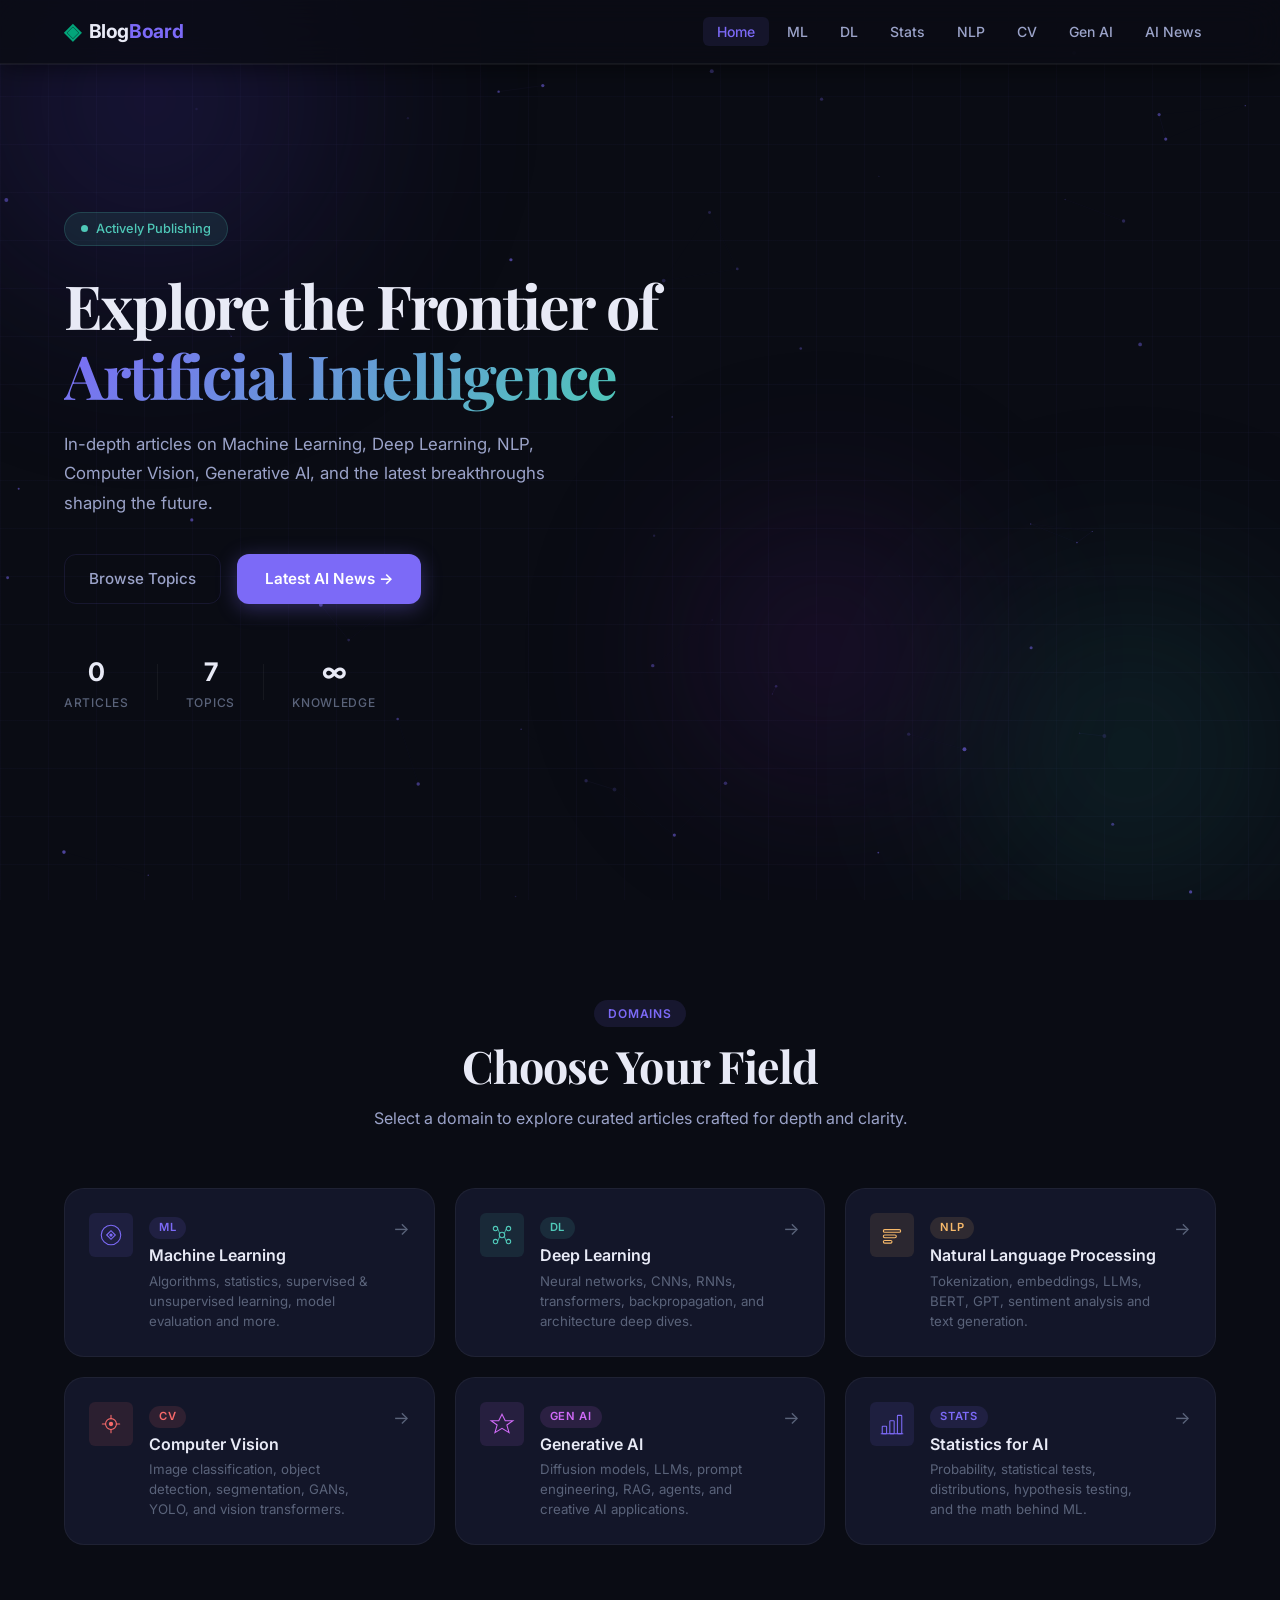
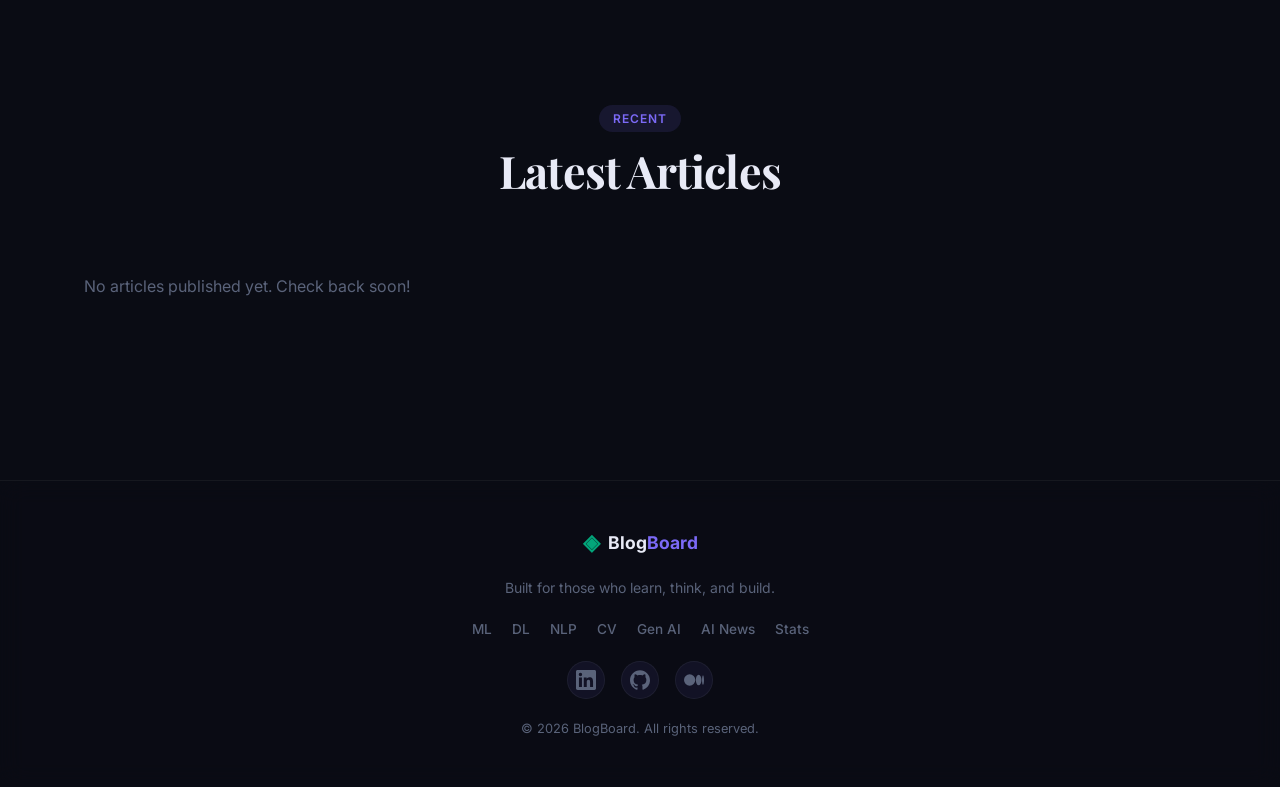
==== blogboard/web/index.html @ 4ab97e53 "initial commit" ====
<!DOCTYPE html>
<html lang="en">

<head>
  <meta charset="UTF-8" />
  <meta name="viewport" content="width=device-width, initial-scale=1.0" />
  <title>BlogBoard - AI & ML Insights</title>
  <meta name="description"
    content="A professional blog exploring Machine Learning, Deep Learning, NLP, Computer Vision, Generative AI, and the latest AI News." />
  <link rel="preconnect" href="https://fonts.googleapis.com" />
  <link rel="preconnect" href="https://fonts.gstatic.com" crossorigin />
  <link
    href="https://fonts.googleapis.com/css2?family=Inter:wght@300;400;500;600;700&family=Fira+Code:wght@400;500&family=Playfair+Display:wght@700;800&display=swap"
    rel="stylesheet" />
  <link rel="stylesheet" href="css/main.css" />
  <link rel="stylesheet" href="css/home.css" />
  <link rel="icon" type="image/svg+xml" href="favicon.svg" />
  <!-- Google tag (gtag.js) -->
  <script async src="https://www.googletagmanager.com/gtag/js?id=G-WBM01EXMS8"></script>
  <script>
    window.dataLayer = window.dataLayer || [];
    function gtag(){dataLayer.push(arguments);}
    gtag('js', new Date());

    gtag('config', 'G-WBM01EXMS8');
  </script>
  </head>

<body>
  <!-- Ambient Background -->
  <div class="ambient-bg">
    <div class="orb orb-1"></div>
    <div class="orb orb-2"></div>
    <div class="orb orb-3"></div>
    <div class="grid-overlay"></div>
    <canvas id="particleCanvas"></canvas>
  </div>

  <!-- Navigation -->
  <nav class="navbar" id="navbar">
    <div class="nav-inner">
      <a href="index.html" class="nav-logo">
        <span class="logo-icon">◈</span>
        <span class="logo-text">Blog<span class="logo-accent">Board</span></span>
      </a>
      <ul class="nav-links" id="navLinks">
        <li><a href="index.html" class="nav-link active">Home</a></li>
        <li><a href="category.html#cat=ml" class="nav-link">ML</a></li>
        <li><a href="category.html#cat=dl" class="nav-link">DL</a></li>
        <li><a href="category.html#cat=statistics" class="nav-link">Stats</a></li>
        <li><a href="category.html#cat=nlp" class="nav-link">NLP</a></li>
        <li><a href="category.html#cat=cv" class="nav-link">CV</a></li>
        <li><a href="category.html#cat=genai" class="nav-link">Gen AI</a></li>
        <li><a href="category.html#cat=ainews" class="nav-link">AI News</a></li>
      </ul>
      <button class="hamburger" id="hamburger" aria-label="Menu">
        <span></span><span></span><span></span>
      </button>
    </div>
  </nav>

  <!-- Hero Section -->
  <section class="hero">
    <div class="hero-content">
      <div class="hero-badge">
        <span class="pulse-dot"></span>
        <span>Actively Publishing</span>
      </div>
      <h1 class="hero-title">
        Explore the Frontier of
        <span class="gradient-text">Artificial Intelligence</span>
      </h1>
      <p class="hero-sub">
        In-depth articles on Machine Learning, Deep Learning, NLP, Computer Vision,
        Generative AI, and the latest breakthroughs shaping the future.
      </p>
      <div class="hero-cta">
        <a href="#categories" class="btn-ghost">Browse Topics</a>
        <a href="category.html#cat=ainews" class="btn-primary">Latest AI News →</a>
      </div>
      <div class="hero-stats">
        <div class="stat" id="totalBlogs">
          <span class="stat-num" data-target="0">0</span>
          <span class="stat-label">Articles</span>
        </div>
        <div class="stat-divider"></div>
        <div class="stat">
          <span class="stat-num">7</span>
          <span class="stat-label">Topics</span>
        </div>
        <div class="stat-divider"></div>
        <div class="stat">
          <span class="stat-num">∞</span>
          <span class="stat-label">Knowledge</span>
        </div>
      </div>
    </div>
    <div class="hero-visual">
      <div class="neural-net" id="neuralNet"></div>
    </div>
  </section>

  <!-- Categories Section -->
  <section class="categories-section" id="categories">
    <div class="section-header">
      <span class="section-tag">Domains</span>
      <h2 class="section-title">Choose Your Field</h2>
      <p class="section-sub">Select a domain to explore curated articles crafted for depth and clarity.</p>
    </div>
    <div class="categories-grid">
      <a href="category.html#cat=ml" class="cat-card" data-cat="ml">
        <div class="cat-icon-wrap">
          <svg viewBox="0 0 48 48" fill="none" class="cat-icon">
            <circle cx="24" cy="24" r="18" stroke="currentColor" stroke-width="2" />
            <path d="M16 24 L24 16 L32 24 L24 32 Z" stroke="currentColor" stroke-width="2" fill="none" />
            <circle cx="24" cy="24" r="3" fill="currentColor" />
          </svg>
        </div>
        <div class="cat-content">
          <span class="cat-tag">ML</span>
          <h3 class="cat-title">Machine Learning</h3>
          <p class="cat-desc">Algorithms, statistics, supervised & unsupervised learning, model evaluation and more.</p>
        </div>
        <div class="cat-arrow">→</div>
        <div class="cat-glow"></div>
      </a>

      <a href="category.html#cat=dl" class="cat-card" data-cat="dl">
        <div class="cat-icon-wrap">
          <svg viewBox="0 0 48 48" fill="none" class="cat-icon">
            <circle cx="12" cy="12" r="4" stroke="currentColor" stroke-width="2" />
            <circle cx="36" cy="12" r="4" stroke="currentColor" stroke-width="2" />
            <circle cx="12" cy="36" r="4" stroke="currentColor" stroke-width="2" />
            <circle cx="36" cy="36" r="4" stroke="currentColor" stroke-width="2" />
            <circle cx="24" cy="24" r="5" stroke="currentColor" stroke-width="2" />
            <line x1="16" y1="12" x2="20" y2="22" stroke="currentColor" stroke-width="1.5" />
            <line x1="32" y1="12" x2="28" y2="22" stroke="currentColor" stroke-width="1.5" />
            <line x1="16" y1="36" x2="20" y2="26" stroke="currentColor" stroke-width="1.5" />
            <line x1="32" y1="36" x2="28" y2="26" stroke="currentColor" stroke-width="1.5" />
          </svg>
        </div>
        <div class="cat-content">
          <span class="cat-tag">DL</span>
          <h3 class="cat-title">Deep Learning</h3>
          <p class="cat-desc">Neural networks, CNNs, RNNs, transformers, backpropagation, and architecture deep dives.
          </p>
        </div>
        <div class="cat-arrow">→</div>
        <div class="cat-glow"></div>
      </a>

      <a href="category.html#cat=nlp" class="cat-card" data-cat="nlp">
        <div class="cat-icon-wrap">
          <svg viewBox="0 0 48 48" fill="none" class="cat-icon">
            <rect x="8" y="14" width="32" height="5" rx="2.5" stroke="currentColor" stroke-width="2" />
            <rect x="8" y="24" width="24" height="5" rx="2.5" stroke="currentColor" stroke-width="2" />
            <rect x="8" y="34" width="16" height="5" rx="2.5" stroke="currentColor" stroke-width="2" />
          </svg>
        </div>
        <div class="cat-content">
          <span class="cat-tag">NLP</span>
          <h3 class="cat-title">Natural Language Processing</h3>
          <p class="cat-desc">Tokenization, embeddings, LLMs, BERT, GPT, sentiment analysis and text generation.</p>
        </div>
        <div class="cat-arrow">→</div>
        <div class="cat-glow"></div>
      </a>

      <a href="category.html#cat=cv" class="cat-card" data-cat="cv">
        <div class="cat-icon-wrap">
          <svg viewBox="0 0 48 48" fill="none" class="cat-icon">
            <circle cx="24" cy="24" r="10" stroke="currentColor" stroke-width="2" />
            <circle cx="24" cy="24" r="4" fill="currentColor" />
            <path d="M24 8 L24 14 M24 34 L24 40 M8 24 L14 24 M34 24 L40 24" stroke="currentColor" stroke-width="2"
              stroke-linecap="round" />
          </svg>
        </div>
        <div class="cat-content">
          <span class="cat-tag">CV</span>
          <h3 class="cat-title">Computer Vision</h3>
          <p class="cat-desc">Image classification, object detection, segmentation, GANs, YOLO, and vision transformers.
          </p>
        </div>
        <div class="cat-arrow">→</div>
        <div class="cat-glow"></div>
      </a>

      <a href="category.html#cat=genai" class="cat-card" data-cat="genai">
        <div class="cat-icon-wrap">
          <svg viewBox="0 0 48 48" fill="none" class="cat-icon">
            <path d="M24 6 L30 18 L44 18 L33 26 L37 40 L24 32 L11 40 L15 26 L4 18 L18 18 Z" stroke="currentColor"
              stroke-width="2" fill="none" />
          </svg>
        </div>
        <div class="cat-content">
          <span class="cat-tag">Gen AI</span>
          <h3 class="cat-title">Generative AI</h3>
          <p class="cat-desc">Diffusion models, LLMs, prompt engineering, RAG, agents, and creative AI applications.</p>
        </div>
        <div class="cat-arrow">→</div>
        <div class="cat-glow"></div>
      </a>

      <a href="category.html#cat=statistics" class="cat-card" data-cat="statistics">
        <div class="cat-icon-wrap">
          <svg viewBox="0 0 48 48" fill="none" class="cat-icon">
            <rect x="6" y="28" width="8" height="14" rx="1" stroke="currentColor" stroke-width="2" />
            <rect x="20" y="18" width="8" height="24" rx="1" stroke="currentColor" stroke-width="2" />
            <rect x="34" y="8" width="8" height="34" rx="1" stroke="currentColor" stroke-width="2" />
            <line x1="4" y1="42" x2="44" y2="42" stroke="currentColor" stroke-width="2" stroke-linecap="round" />
          </svg>
        </div>
        <div class="cat-content">
          <span class="cat-tag">Stats</span>
          <h3 class="cat-title">Statistics for AI</h3>
          <p class="cat-desc">Probability, statistical tests, distributions, hypothesis testing, and the math behind ML.
          </p>
        </div>
        <div class="cat-arrow">→</div>
        <div class="cat-glow"></div>
      </a>
    </div>
  </section>

  <!-- Recent Posts Section -->
  <section class="recent-section">
    <div class="section-header">
      <span class="section-tag">Recent</span>
      <h2 class="section-title">Latest Articles</h2>
    </div>
    <div class="recent-grid" id="recentPosts">
      <div class="loading-spinner">
        <div class="spinner"></div>
        <p>Loading posts…</p>
      </div>
    </div>
  </section>

  <!-- Footer -->
  <footer class="footer">
    <div class="footer-inner">
      <div class="footer-logo">
        <span class="logo-icon">◈</span>
        <span class="logo-text">Blog<span class="logo-accent">Board</span></span>
      </div>
      <p class="footer-sub">Built for those who learn, think, and build.</p>
      <div class="footer-cats">
        <a href="category.html#cat=ml">ML</a>
        <a href="category.html#cat=dl">DL</a>
        <a href="category.html#cat=nlp">NLP</a>
        <a href="category.html#cat=cv">CV</a>
        <a href="category.html#cat=genai">Gen AI</a>
        <a href="category.html#cat=ainews">AI News</a>
        <a href="category.html#cat=statistics">Stats</a>
      </div>
      <div class="footer-social">
        <a href="https://linkedin.com/in/hemakalyan" target="_blank" rel="noopener" aria-label="LinkedIn"
          class="social-link">
          <svg viewBox="0 0 24 24" fill="currentColor" width="20" height="20">
            <path
              d="M20.447 20.452h-3.554v-5.569c0-1.328-.027-3.037-1.852-3.037-1.853 0-2.136 1.445-2.136 2.939v5.667H9.351V9h3.414v1.561h.046c.477-.9 1.637-1.85 3.37-1.85 3.601 0 4.267 2.37 4.267 5.455v6.286zM5.337 7.433a2.062 2.062 0 0 1-2.063-2.065 2.064 2.064 0 1 1 2.063 2.065zm1.782 13.019H3.555V9h3.564v11.452zM22.225 0H1.771C.792 0 0 .774 0 1.729v20.542C0 23.227.792 24 1.771 24h20.451C23.2 24 24 23.227 24 22.271V1.729C24 .774 23.2 0 22.222 0h.003z" />
          </svg>
        </a>
        <a href="https://github.com/KalyanM45" target="_blank" rel="noopener" aria-label="GitHub" class="social-link">
          <svg viewBox="0 0 24 24" fill="currentColor" width="20" height="20">
            <path
              d="M12 .297c-6.63 0-12 5.373-12 12 0 5.303 3.438 9.8 8.205 11.385.6.113.82-.258.82-.577 0-.285-.01-1.04-.015-2.04-3.338.724-4.042-1.61-4.042-1.61C4.422 18.07 3.633 17.7 3.633 17.7c-1.087-.744.084-.729.084-.729 1.205.084 1.838 1.236 1.838 1.236 1.07 1.835 2.809 1.305 3.495.998.108-.776.417-1.305.76-1.605-2.665-.3-5.466-1.332-5.466-5.93 0-1.31.465-2.38 1.235-3.22-.135-.303-.54-1.523.105-3.176 0 0 1.005-.322 3.3 1.23.96-.267 1.98-.399 3-.405 1.02.006 2.04.138 3 .405 2.28-1.552 3.285-1.23 3.285-1.23.645 1.653.24 2.873.12 3.176.765.84 1.23 1.91 1.23 3.22 0 4.61-2.805 5.625-5.475 5.92.42.36.81 1.096.81 2.22 0 1.606-.015 2.896-.015 3.286 0 .315.21.69.825.57C20.565 22.092 24 17.592 24 12.297c0-6.627-5.373-12-12-12" />
          </svg>
        </a>
        <a href="https://medium.com/@kalyan45" target="_blank" rel="noopener" aria-label="Medium" class="social-link">
          <svg viewBox="0 0 24 24" fill="currentColor" width="20" height="20">
            <path
              d="M13.54 12a6.8 6.8 0 01-6.77 6.82A6.8 6.8 0 010 12a6.8 6.8 0 016.77-6.82A6.8 6.8 0 0113.54 12zM20.96 12c0 3.54-1.51 6.42-3.38 6.42-1.87 0-3.39-2.88-3.39-6.42s1.52-6.42 3.39-6.42 3.38 2.88 3.38 6.42M24 12c0 3.17-.53 5.75-1.19 5.75-.66 0-1.19-2.58-1.19-5.75s.53-5.75 1.19-5.75C23.47 6.25 24 8.83 24 12z" />
          </svg>
        </a>
      </div>
      <p class="footer-copy">© 2026 BlogBoard. All rights reserved.</p>
    </div>
  </footer>

  <script src="js/config.js"></script>
  <script src="js/blogs-data.js"></script>
  <script src="js/home.js"></script>
</body>

</html>
---- blogboard/web/css/main.css ----
/* ===================================================
   MAIN.CSS — Shared design system for BlogBoard
   Theme: Deep Midnight — Studying & Reading Optimized
   =================================================== */

:root {
  /* Core Palette — Low-blue, eye-comfortable dark */
  --bg-deep: #0a0c14;
  --bg-surface: #0f1120;
  --bg-card: #131629;
  --bg-card-hover: #181d35;
  --bg-elevated: #1c2240;

  /* Accent Colors */
  --accent-primary: #7c6af7;
  --accent-primary-glow: rgba(124, 106, 247, 0.25);
  --accent-secondary: #4fc8b8;
  --accent-tertiary: #f7b96a;
  --accent-danger: #f76a6a;

  /* Text */
  --text-primary: #e8eaf6;
  --text-secondary: #9ba3c9;
  --text-muted: #5a637a;
  --text-accent: #a89cf7;

  /* Category Accent Colors */
  --cat-ml: #7c6af7;
  --cat-dl: #4fc8b8;
  --cat-nlp: #f7b96a;
  --cat-cv: #f76a6a;
  --cat-genai: #d06af7;
  --cat-ainews: #6ab4f7;
  --cat-statistics: #fb923c;

  /* Borders */
  --border: rgba(124, 106, 247, 0.12);
  --border-hover: rgba(124, 106, 247, 0.35);
  --border-card: rgba(255, 255, 255, 0.05);

  /* Typography */
  --font-sans: 'Inter', -apple-system, sans-serif;
  --font-serif: 'Playfair Display', Georgia, serif;
  --font-mono: 'Fira Code', 'Courier New', monospace;

  /* Spacing */
  --nav-height: 64px;
  --max-width: 1200px;
  --radius-sm: 6px;
  --radius-md: 12px;
  --radius-lg: 20px;
  --radius-xl: 28px;

  /* Shadows */
  --shadow-card: 0 4px 24px rgba(0, 0, 0, 0.4), 0 1px 4px rgba(0, 0, 0, 0.2);
  --shadow-glow: 0 0 40px rgba(124, 106, 247, 0.15);
  --shadow-nav: 0 1px 0 rgba(255, 255, 255, 0.05), 0 4px 24px rgba(0, 0, 0, 0.5);

  /* Transitions */
  --trans-fast: 0.15s ease;
  --trans-base: 0.25s ease;
  --trans-slow: 0.4s cubic-bezier(0.4, 0, 0.2, 1);
}

/* ── Reset & Base ── */
*,
*::before,
*::after {
  box-sizing: border-box;
  margin: 0;
  padding: 0;
}

html {
  scroll-behavior: smooth;
  font-size: 16px;
}

body {
  background: var(--bg-deep);
  color: var(--text-primary);
  font-family: var(--font-sans);
  line-height: 1.6;
  min-height: 100vh;
  overflow-x: hidden;
  -webkit-font-smoothing: antialiased;
}

a {
  color: inherit;
  text-decoration: none;
}

img {
  max-width: 100%;
  display: block;
}

/* ── Ambient Background ── */
.ambient-bg {
  position: fixed;
  inset: 0;
  z-index: 0;
  pointer-events: none;
  overflow: hidden;
}

.orb {
  position: absolute;
  border-radius: 50%;
  filter: blur(80px);
  opacity: 0.35;
  animation: orbDrift 20s ease-in-out infinite;
}

.orb-1 {
  width: 600px;
  height: 600px;
  background: radial-gradient(circle, #3b2a8f 0%, transparent 70%);
  top: -200px;
  left: -150px;
  animation-delay: 0s;
}

.orb-2 {
  width: 500px;
  height: 500px;
  background: radial-gradient(circle, #1a5555 0%, transparent 70%);
  bottom: -100px;
  right: -100px;
  animation-delay: -7s;
}

.orb-3 {
  width: 400px;
  height: 400px;
  background: radial-gradient(circle, #4a1a6e 0%, transparent 70%);
  top: 50%;
  right: 20%;
  animation-delay: -14s;
}

@keyframes orbDrift {

  0%,
  100% {
    transform: translate(0, 0) scale(1);
  }

  33% {
    transform: translate(30px, -30px) scale(1.05);
  }

  66% {
    transform: translate(-20px, 20px) scale(0.95);
  }
}

.grid-overlay {
  position: absolute;
  inset: 0;
  background-image:
    linear-gradient(rgba(124, 106, 247, 0.03) 1px, transparent 1px),
    linear-gradient(90deg, rgba(124, 106, 247, 0.03) 1px, transparent 1px);
  background-size: 48px 48px;
}

#particleCanvas {
  position: absolute;
  inset: 0;
  width: 100%;
  height: 100%;
}

/* ── Navigation ── */
.navbar {
  position: fixed;
  top: 0;
  left: 0;
  right: 0;
  z-index: 1000;
  height: var(--nav-height);
  background: rgba(10, 12, 20, 0.8);
  backdrop-filter: blur(20px);
  -webkit-backdrop-filter: blur(20px);
  border-bottom: 1px solid var(--border-card);
  box-shadow: var(--shadow-nav);
  transition: background var(--trans-base);
}

.navbar.scrolled {
  background: rgba(10, 12, 20, 0.95);
}

.nav-inner {
  max-width: var(--max-width);
  margin: 0 auto;
  padding: 0 24px;
  height: 100%;
  display: flex;
  align-items: center;
  justify-content: space-between;
  gap: 24px;
}

.nav-logo {
  display: flex;
  align-items: center;
  gap: 8px;
  font-weight: 700;
  font-size: 1.2rem;
  letter-spacing: -0.02em;
  flex-shrink: 0;
}

.logo-icon {
  color: #03a57a;
  font-size: 1.4rem;
  line-height: 1;
}

.logo-text {
  color: var(--text-primary);
}

.logo-accent {
  color: var(--accent-primary);
}

.nav-links {
  display: flex;
  list-style: none;
  gap: 4px;
  align-items: center;
}

.nav-link {
  padding: 6px 14px;
  border-radius: var(--radius-sm);
  font-size: 0.875rem;
  font-weight: 500;
  color: var(--text-secondary);
  transition: color var(--trans-fast), background var(--trans-fast);
}

.nav-link:hover,
.nav-link.active {
  color: var(--text-primary);
  background: rgba(124, 106, 247, 0.1);
}

.nav-link.active {
  color: var(--accent-primary);
}

/* Hamburger */
.hamburger {
  display: none;
  flex-direction: column;
  gap: 5px;
  background: none;
  border: none;
  cursor: pointer;
  padding: 4px;
}

.hamburger span {
  display: block;
  width: 22px;
  height: 2px;
  background: var(--text-secondary);
  border-radius: 2px;
  transition: all var(--trans-base);
}

/* ── Buttons ── */
.btn-primary {
  display: inline-flex;
  align-items: center;
  gap: 8px;
  padding: 12px 28px;
  background: var(--accent-primary);
  color: white;
  font-weight: 600;
  font-size: 0.95rem;
  border-radius: var(--radius-md);
  border: none;
  cursor: pointer;
  transition: background var(--trans-fast), transform var(--trans-fast), box-shadow var(--trans-fast);
  box-shadow: 0 4px 20px rgba(124, 106, 247, 0.35);
}

.btn-primary:hover {
  background: #9178ff;
  transform: translateY(-1px);
  box-shadow: 0 8px 28px rgba(124, 106, 247, 0.45);
}

.btn-ghost {
  display: inline-flex;
  align-items: center;
  gap: 6px;
  padding: 12px 24px;
  background: transparent;
  color: var(--text-secondary);
  font-weight: 500;
  font-size: 0.95rem;
  border-radius: var(--radius-md);
  border: 1px solid var(--border);
  cursor: pointer;
  transition: color var(--trans-fast), border-color var(--trans-fast), background var(--trans-fast);
}

.btn-ghost:hover {
  color: var(--text-primary);
  border-color: var(--border-hover);
  background: rgba(124, 106, 247, 0.06);
}

.btn-ghost-sm {
  display: inline-flex;
  align-items: center;
  gap: 6px;
  padding: 8px 18px;
  background: transparent;
  color: var(--text-secondary);
  font-weight: 500;
  font-size: 0.85rem;
  border-radius: var(--radius-sm);
  border: 1px solid var(--border);
  cursor: pointer;
  transition: all var(--trans-fast);
}

.btn-ghost-sm:hover {
  color: var(--accent-primary);
  border-color: var(--border-hover);
}

/* ── Section Shared ── */
.section-header {
  text-align: center;
  margin-bottom: 56px;
}

.section-tag {
  display: inline-block;
  padding: 4px 14px;
  background: rgba(124, 106, 247, 0.12);
  color: var(--accent-primary);
  border-radius: 999px;
  font-size: 0.75rem;
  font-weight: 600;
  letter-spacing: 0.08em;
  text-transform: uppercase;
  margin-bottom: 12px;
}

.section-title {
  font-family: var(--font-serif);
  font-size: clamp(2rem, 4vw, 2.8rem);
  color: var(--text-primary);
  line-height: 1.2;
  letter-spacing: -0.02em;
  margin-bottom: 12px;
}

.section-sub {
  font-size: 1rem;
  color: var(--text-secondary);
  max-width: 560px;
  margin: 0 auto;
  line-height: 1.7;
}

/* ── Gradient Text ── */
.gradient-text {
  background: linear-gradient(135deg, var(--accent-primary), var(--accent-secondary));
  -webkit-background-clip: text;
  -webkit-text-fill-color: transparent;
  background-clip: text;
}

/* ── Loading Spinner ── */
.loading-spinner {
  display: flex;
  flex-direction: column;
  align-items: center;
  gap: 16px;
  padding: 60px 20px;
  color: var(--text-muted);
  font-size: 0.9rem;
}

.spinner {
  width: 36px;
  height: 36px;
  border: 3px solid rgba(124, 106, 247, 0.15);
  border-top-color: var(--accent-primary);
  border-radius: 50%;
  animation: spin 0.8s linear infinite;
}

@keyframes spin {
  to {
    transform: rotate(360deg);
  }
}

/* ── Footer ── */
.footer {
  position: relative;
  z-index: 10;
  margin-top: 80px;
  border-top: 1px solid var(--border-card);
  background: rgba(10, 12, 20, 0.8);
  backdrop-filter: blur(12px);
}

.footer-inner {
  max-width: var(--max-width);
  margin: 0 auto;
  padding: 48px 24px;
  display: flex;
  flex-direction: column;
  align-items: center;
  gap: 20px;
  text-align: center;
}

.footer-logo {
  display: flex;
  align-items: center;
  gap: 8px;
  font-weight: 700;
  font-size: 1.1rem;
}

.footer-sub {
  color: var(--text-muted);
  font-size: 0.875rem;
}

.footer-cats {
  display: flex;
  gap: 20px;
  flex-wrap: wrap;
  justify-content: center;
}

.footer-cats a {
  color: var(--text-muted);
  font-size: 0.85rem;
  font-weight: 500;
  transition: color var(--trans-fast);
}

.footer-cats a:hover {
  color: var(--accent-primary);
}

.footer-copy {
  color: var(--text-muted);
  font-size: 0.8rem;
}

.footer-social {
  display: flex;
  gap: 16px;
  align-items: center;
  justify-content: center;
}

.social-link {
  display: flex;
  align-items: center;
  justify-content: center;
  width: 38px;
  height: 38px;
  border-radius: 50%;
  background: rgba(124, 106, 247, 0.08);
  border: 1px solid var(--border-card);
  color: var(--text-muted);
  transition: color var(--trans-fast), background var(--trans-fast), border-color var(--trans-fast), transform var(--trans-fast);
}

.social-link:hover {
  color: var(--accent-primary);
  background: rgba(124, 106, 247, 0.15);
  border-color: var(--border-hover);
  transform: translateY(-2px);
}

/* ── Category Color Accents ── */
.accent-ml {
  --cat-color: var(--cat-ml);
}

.accent-dl {
  --cat-color: var(--cat-dl);
}

.accent-nlp {
  --cat-color: var(--cat-nlp);
}

.accent-cv {
  --cat-color: var(--cat-cv);
}

.accent-genai {
  --cat-color: var(--cat-genai);
}

.accent-ainews {
  --cat-color: var(--cat-ainews);
}

.accent-statistics {
  --cat-color: var(--cat-statistics);
}

/* ── Utility ── */
.hidden {
  display: none !important;
}

/* ── Responsive ── */
@media (max-width: 768px) {
  .nav-links {
    display: none;
    position: fixed;
    top: var(--nav-height);
    left: 0;
    right: 0;
    background: rgba(10, 12, 20, 0.98);
    backdrop-filter: blur(20px);
    flex-direction: column;
    padding: 20px 24px;
    gap: 4px;
    border-bottom: 1px solid var(--border-card);
  }

  .nav-links.open {
    display: flex;
  }

  .nav-link {
    padding: 10px 14px;
    width: 100%;
  }

  .hamburger {
    display: flex;
  }

  .hamburger.open span:nth-child(1) {
    transform: rotate(45deg) translate(5px, 5px);
  }

  .hamburger.open span:nth-child(2) {
    opacity: 0;
  }

  .hamburger.open span:nth-child(3) {
    transform: rotate(-45deg) translate(5px, -5px);
  }
}
---- blogboard/web/css/home.css ----
/* ===================================================
   HOME.CSS — Home page specific styles
   =================================================== */

/* ── Hero ── */
.hero {
    position: relative;
    z-index: 10;
    min-height: 100vh;
    display: flex;
    align-items: center;
    padding: calc(var(--nav-height) + 40px) 24px 80px;
    max-width: var(--max-width);
    margin: 0 auto;
    gap: 60px;
}

.hero-content {
    flex: 1;
    max-width: 620px;
}

.hero-badge {
    display: inline-flex;
    align-items: center;
    gap: 8px;
    padding: 6px 16px;
    background: rgba(79, 200, 184, 0.1);
    border: 1px solid rgba(79, 200, 184, 0.2);
    border-radius: 999px;
    font-size: 0.8rem;
    font-weight: 500;
    color: var(--accent-secondary);
    margin-bottom: 24px;
}

.pulse-dot {
    width: 7px;
    height: 7px;
    background: var(--accent-secondary);
    border-radius: 50%;
    animation: pulse 2s ease-in-out infinite;
}

@keyframes pulse {

    0%,
    100% {
        transform: scale(1);
        opacity: 1;
    }

    50% {
        transform: scale(1.4);
        opacity: 0.5;
    }
}

.hero-title {
    font-family: var(--font-serif);
    font-size: clamp(2.4rem, 5vw, 3.8rem);
    line-height: 1.15;
    letter-spacing: -0.03em;
    color: var(--text-primary);
    margin-bottom: 20px;
}

.hero-sub {
    font-size: 1.05rem;
    color: var(--text-secondary);
    line-height: 1.75;
    margin-bottom: 36px;
    max-width: 520px;
}

.hero-cta {
    display: flex;
    gap: 16px;
    flex-wrap: wrap;
    margin-bottom: 48px;
}

.hero-stats {
    display: flex;
    align-items: center;
    gap: 28px;
}

.stat {
    display: flex;
    flex-direction: column;
    align-items: center;
}

.stat-num {
    font-size: 1.6rem;
    font-weight: 700;
    color: var(--text-primary);
    letter-spacing: -0.03em;
}

.stat-label {
    font-size: 0.75rem;
    color: var(--text-muted);
    text-transform: uppercase;
    letter-spacing: 0.06em;
    font-weight: 500;
}

.stat-divider {
    width: 1px;
    height: 36px;
    background: var(--border-card);
}

/* ── Neural Net Visual ── */
.hero-visual {
    flex: 0 0 auto;
    width: 420px;
    height: 420px;
    position: relative;
}

.neural-net {
    width: 100%;
    height: 100%;
}

.neural-net svg {
    width: 100%;
    height: 100%;
    overflow: visible;
}

/* ── Categories Section ── */
.categories-section {
    position: relative;
    z-index: 10;
    padding: 100px 24px;
    max-width: var(--max-width);
    margin: 0 auto;
}

.categories-grid {
    display: grid;
    grid-template-columns: repeat(3, 1fr);
    gap: 20px;
}



.cat-card {
    position: relative;
    display: flex;
    align-items: flex-start;
    gap: 16px;
    padding: 24px;
    background: var(--bg-card);
    border: 1px solid var(--border-card);
    border-radius: var(--radius-lg);
    cursor: pointer;
    transition: all var(--trans-slow);
    overflow: hidden;
    text-decoration: none;
    color: inherit;
}

.cat-card::before {
    content: '';
    position: absolute;
    inset: 0;
    background: linear-gradient(135deg, rgba(124, 106, 247, 0.04), transparent);
    opacity: 0;
    transition: opacity var(--trans-base);
}

.cat-card:hover {
    border-color: var(--border-hover);
    transform: translateY(-4px);
    box-shadow: var(--shadow-card), var(--shadow-glow);
    background: var(--bg-card-hover);
}

.cat-card:hover::before {
    opacity: 1;
}

.cat-card[data-cat="ml"]:hover {
    border-color: rgba(124, 106, 247, 0.4);
}

.cat-card[data-cat="dl"]:hover {
    border-color: rgba(79, 200, 184, 0.4);
}

.cat-card[data-cat="nlp"]:hover {
    border-color: rgba(247, 185, 106, 0.4);
}

.cat-card[data-cat="cv"]:hover {
    border-color: rgba(247, 106, 106, 0.4);
}

.cat-card[data-cat="genai"]:hover {
    border-color: rgba(208, 106, 247, 0.4);
}

.cat-card[data-cat="ainews"]:hover {
    border-color: rgba(106, 180, 247, 0.4);
}

.cat-card[data-cat="statistics"]:hover {
    border-color: rgba(251, 146, 60, 0.4);
}

.cat-icon-wrap {
    flex-shrink: 0;
    width: 44px;
    height: 44px;
    display: flex;
    align-items: center;
    justify-content: center;
    background: rgba(124, 106, 247, 0.1);
    border-radius: var(--radius-sm);
    color: var(--accent-primary);
    transition: background var(--trans-base);
}

.cat-card[data-cat="dl"] .cat-icon-wrap {
    background: rgba(79, 200, 184, 0.1);
    color: var(--cat-dl);
}

.cat-card[data-cat="nlp"] .cat-icon-wrap {
    background: rgba(247, 185, 106, 0.1);
    color: var(--cat-nlp);
}

.cat-card[data-cat="cv"] .cat-icon-wrap {
    background: rgba(247, 106, 106, 0.1);
    color: var(--cat-cv);
}

.cat-card[data-cat="genai"] .cat-icon-wrap {
    background: rgba(208, 106, 247, 0.1);
    color: var(--cat-genai);
}

.cat-card[data-cat="ainews"] .cat-icon-wrap {
    background: rgba(106, 180, 247, 0.1);
    color: var(--cat-ainews);
}

.cat-icon {
    width: 26px;
    height: 26px;
}

.cat-content {
    flex: 1;
    min-width: 0;
}

.cat-tag {
    display: inline-block;
    padding: 2px 10px;
    background: rgba(124, 106, 247, 0.12);
    color: var(--accent-primary);
    border-radius: 999px;
    font-size: 0.7rem;
    font-weight: 600;
    letter-spacing: 0.06em;
    text-transform: uppercase;
    margin-bottom: 6px;
}

.cat-card[data-cat="dl"] .cat-tag {
    background: rgba(79, 200, 184, 0.12);
    color: var(--cat-dl);
}

.cat-card[data-cat="nlp"] .cat-tag {
    background: rgba(247, 185, 106, 0.12);
    color: var(--cat-nlp);
}

.cat-card[data-cat="cv"] .cat-tag {
    background: rgba(247, 106, 106, 0.12);
    color: var(--cat-cv);
}

.cat-card[data-cat="genai"] .cat-tag {
    background: rgba(208, 106, 247, 0.12);
    color: var(--cat-genai);
}

.cat-card[data-cat="ainews"] .cat-tag {
    background: rgba(106, 180, 247, 0.12);
    color: var(--cat-ainews);
}

.cat-title {
    font-size: 1rem;
    font-weight: 600;
    color: var(--text-primary);
    margin-bottom: 6px;
    line-height: 1.3;
}

.cat-desc {
    font-size: 0.83rem;
    color: var(--text-muted);
    line-height: 1.5;
}

.cat-arrow {
    color: var(--text-muted);
    font-size: 1.1rem;
    transition: transform var(--trans-base), color var(--trans-base);
    flex-shrink: 0;
    margin-top: 2px;
}

.cat-card:hover .cat-arrow {
    transform: translateX(4px);
    color: var(--accent-primary);
}

.cat-glow {
    position: absolute;
    inset: 0;
    border-radius: inherit;
    pointer-events: none;
    background: radial-gradient(circle at 80% 50%, rgba(124, 106, 247, 0.06), transparent 60%);
    opacity: 0;
    transition: opacity var(--trans-base);
}

.cat-card:hover .cat-glow {
    opacity: 1;
}

/* ── Recent Section ── */
.recent-section {
    position: relative;
    z-index: 10;
    padding: 60px 24px 80px;
    max-width: var(--max-width);
    margin: 0 auto;
}

.recent-grid {
    display: grid;
    grid-template-columns: repeat(auto-fill, minmax(320px, 1fr));
    gap: 20px;
}

.recent-card {
    background: var(--bg-card);
    border: 1px solid var(--border-card);
    border-radius: var(--radius-lg);
    padding: 24px;
    transition: all var(--trans-slow);
    display: flex;
    flex-direction: column;
    gap: 12px;
    cursor: pointer;
    text-decoration: none;
    color: inherit;
}

.recent-card:hover {
    border-color: var(--border-hover);
    transform: translateY(-3px);
    box-shadow: var(--shadow-card);
    background: var(--bg-card-hover);
}

.recent-card-meta {
    display: flex;
    align-items: center;
    gap: 10px;
}

.recent-cat-badge {
    padding: 2px 10px;
    border-radius: 999px;
    font-size: 0.7rem;
    font-weight: 600;
    text-transform: uppercase;
    letter-spacing: 0.06em;
}

.recent-card-date {
    font-size: 0.8rem;
    color: var(--text-muted);
}

.recent-card-title {
    font-size: 1rem;
    font-weight: 600;
    color: var(--text-primary);
    line-height: 1.4;
    transition: color var(--trans-fast);
}

.recent-card:hover .recent-card-title {
    color: var(--accent-primary);
}

.recent-card-desc {
    font-size: 0.85rem;
    color: var(--text-secondary);
    line-height: 1.6;
    flex: 1;
    display: -webkit-box;
    -webkit-line-clamp: 2;
    line-clamp: 2;
    -webkit-box-orient: vertical;
    overflow: hidden;
}

.recent-card-read {
    font-size: 0.8rem;
    color: var(--text-muted);
    font-weight: 500;
}

/* ── Responsive ── */
@media (max-width: 1024px) {
    .hero {
        flex-direction: column;
        text-align: center;
        min-height: auto;
        padding-top: calc(var(--nav-height) + 60px);
    }

    .hero-content {
        max-width: 100%;
    }

    .hero-cta {
        justify-content: center;
    }

    .hero-stats {
        justify-content: center;
    }

    .hero-visual {
        width: 300px;
        height: 300px;
    }

    .categories-grid {
        grid-template-columns: repeat(2, 1fr);
    }
}

@media (max-width: 640px) {
    .categories-grid {
        grid-template-columns: 1fr;
    }

    .hero-visual {
        width: 240px;
        height: 240px;
    }

    .hero-title {
        font-size: 2rem;
    }
}
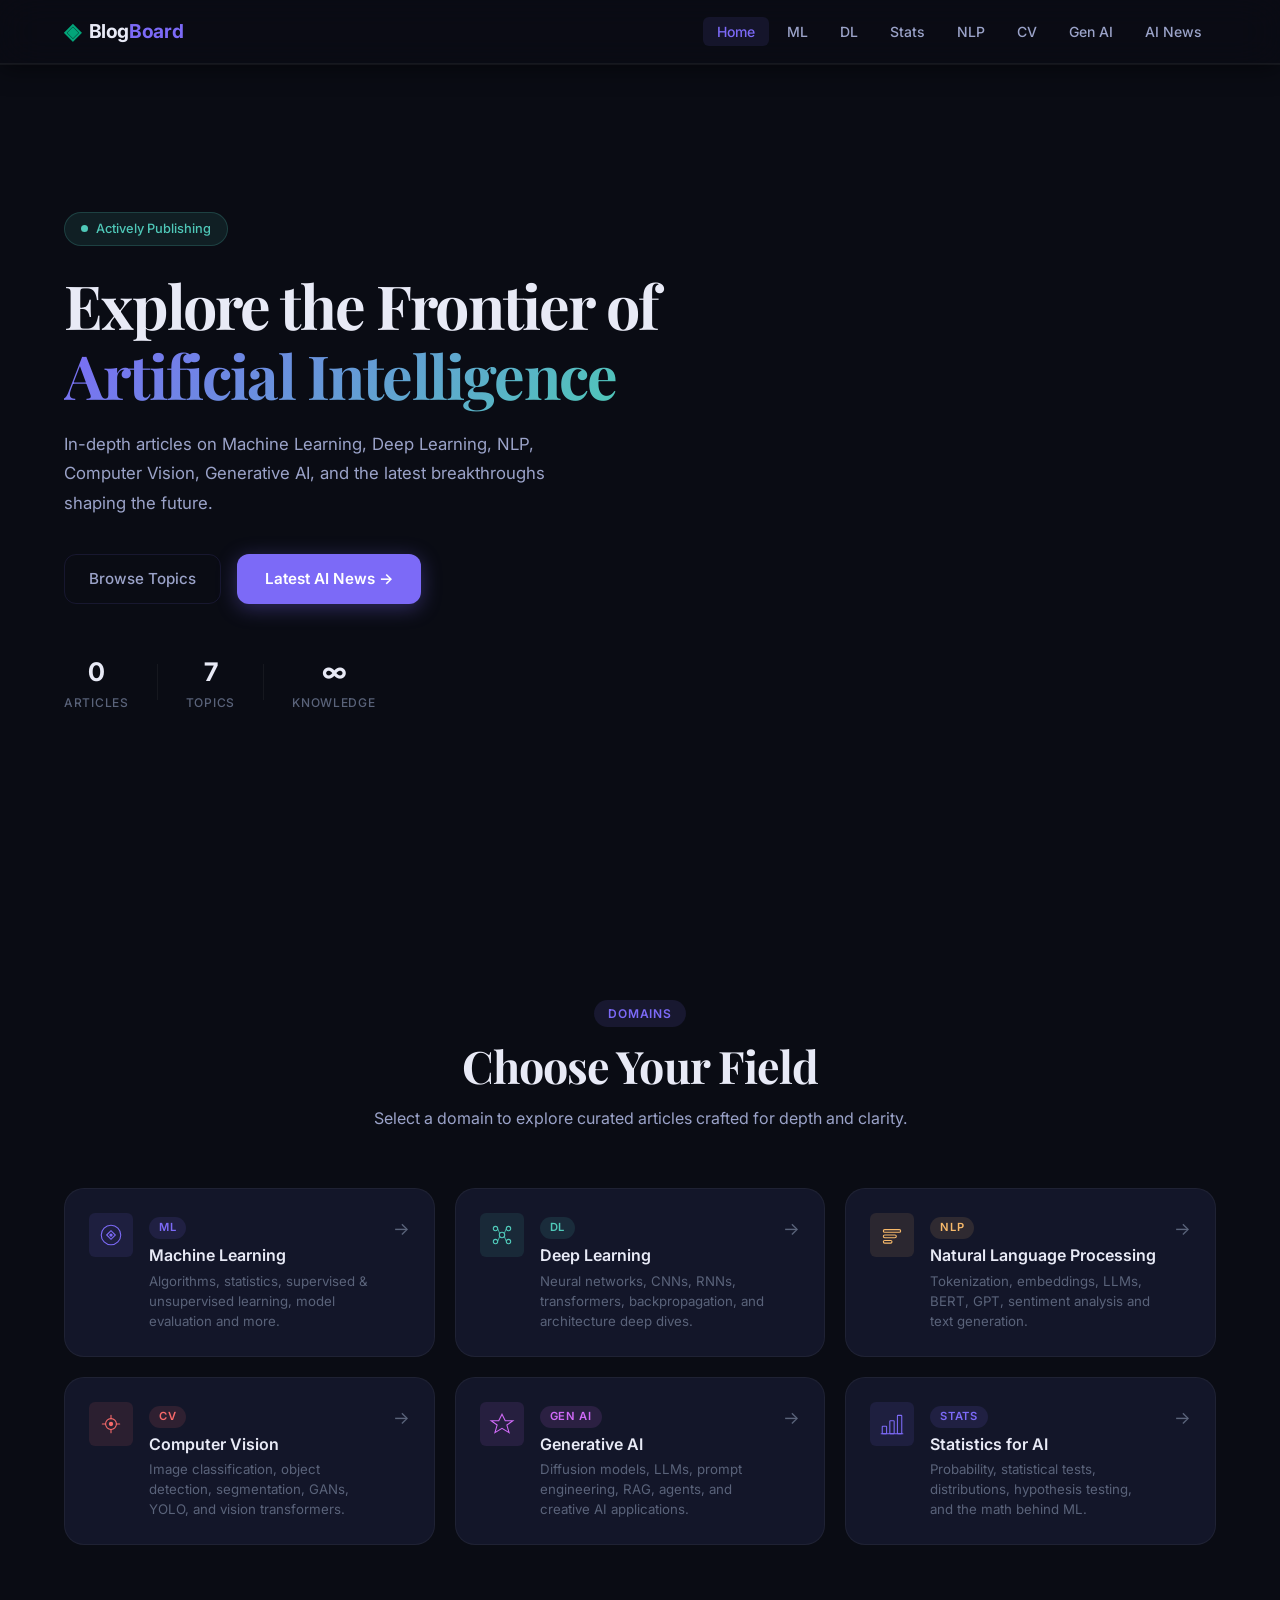
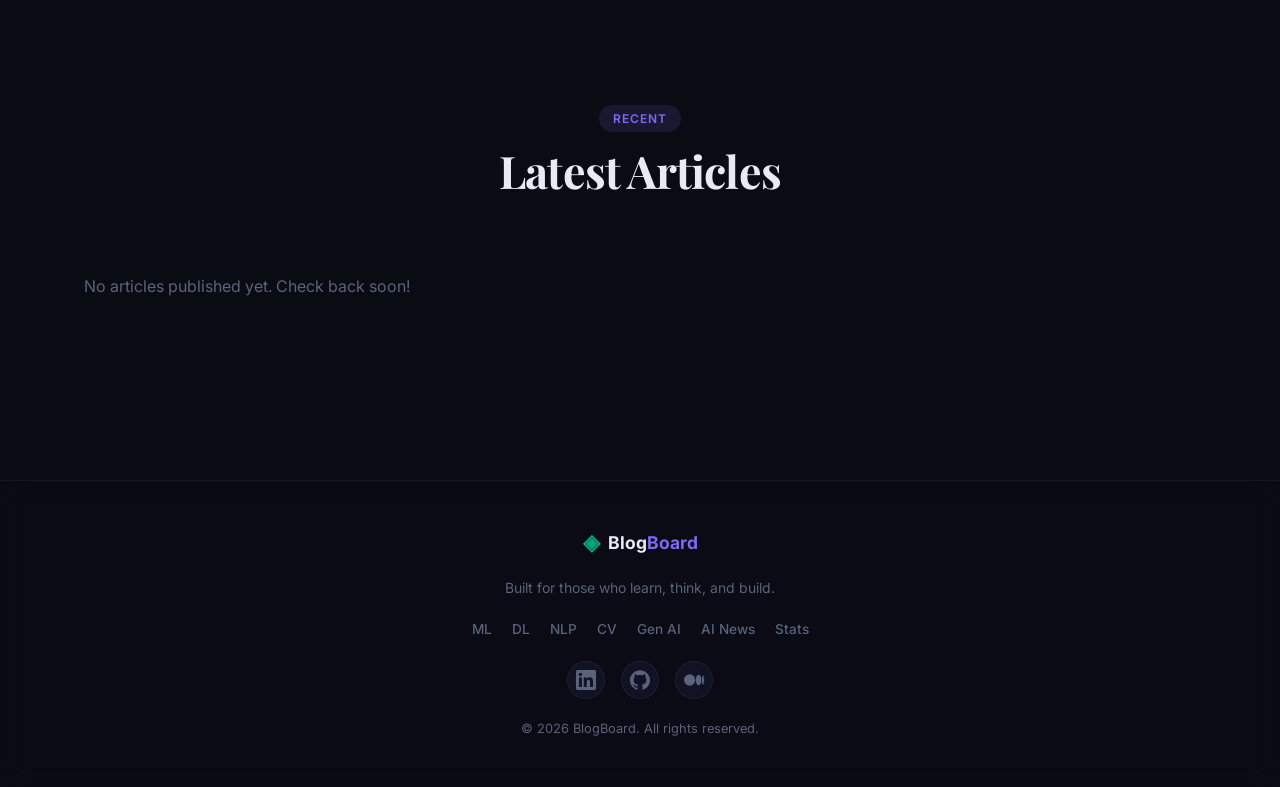
==== commit f66df477: "chnages in index" ====
--- a/blogboard/web/index.html
+++ b/blogboard/web/index.html
@@ -27,15 +27,6 @@
   </head>
 
 <body>
-  <!-- Ambient Background -->
-  <div class="ambient-bg">
-    <div class="orb orb-1"></div>
-    <div class="orb orb-2"></div>
-    <div class="orb orb-3"></div>
-    <div class="grid-overlay"></div>
-    <canvas id="particleCanvas"></canvas>
-  </div>
-
   <!-- Navigation -->
   <nav class="navbar" id="navbar">
     <div class="nav-inner">
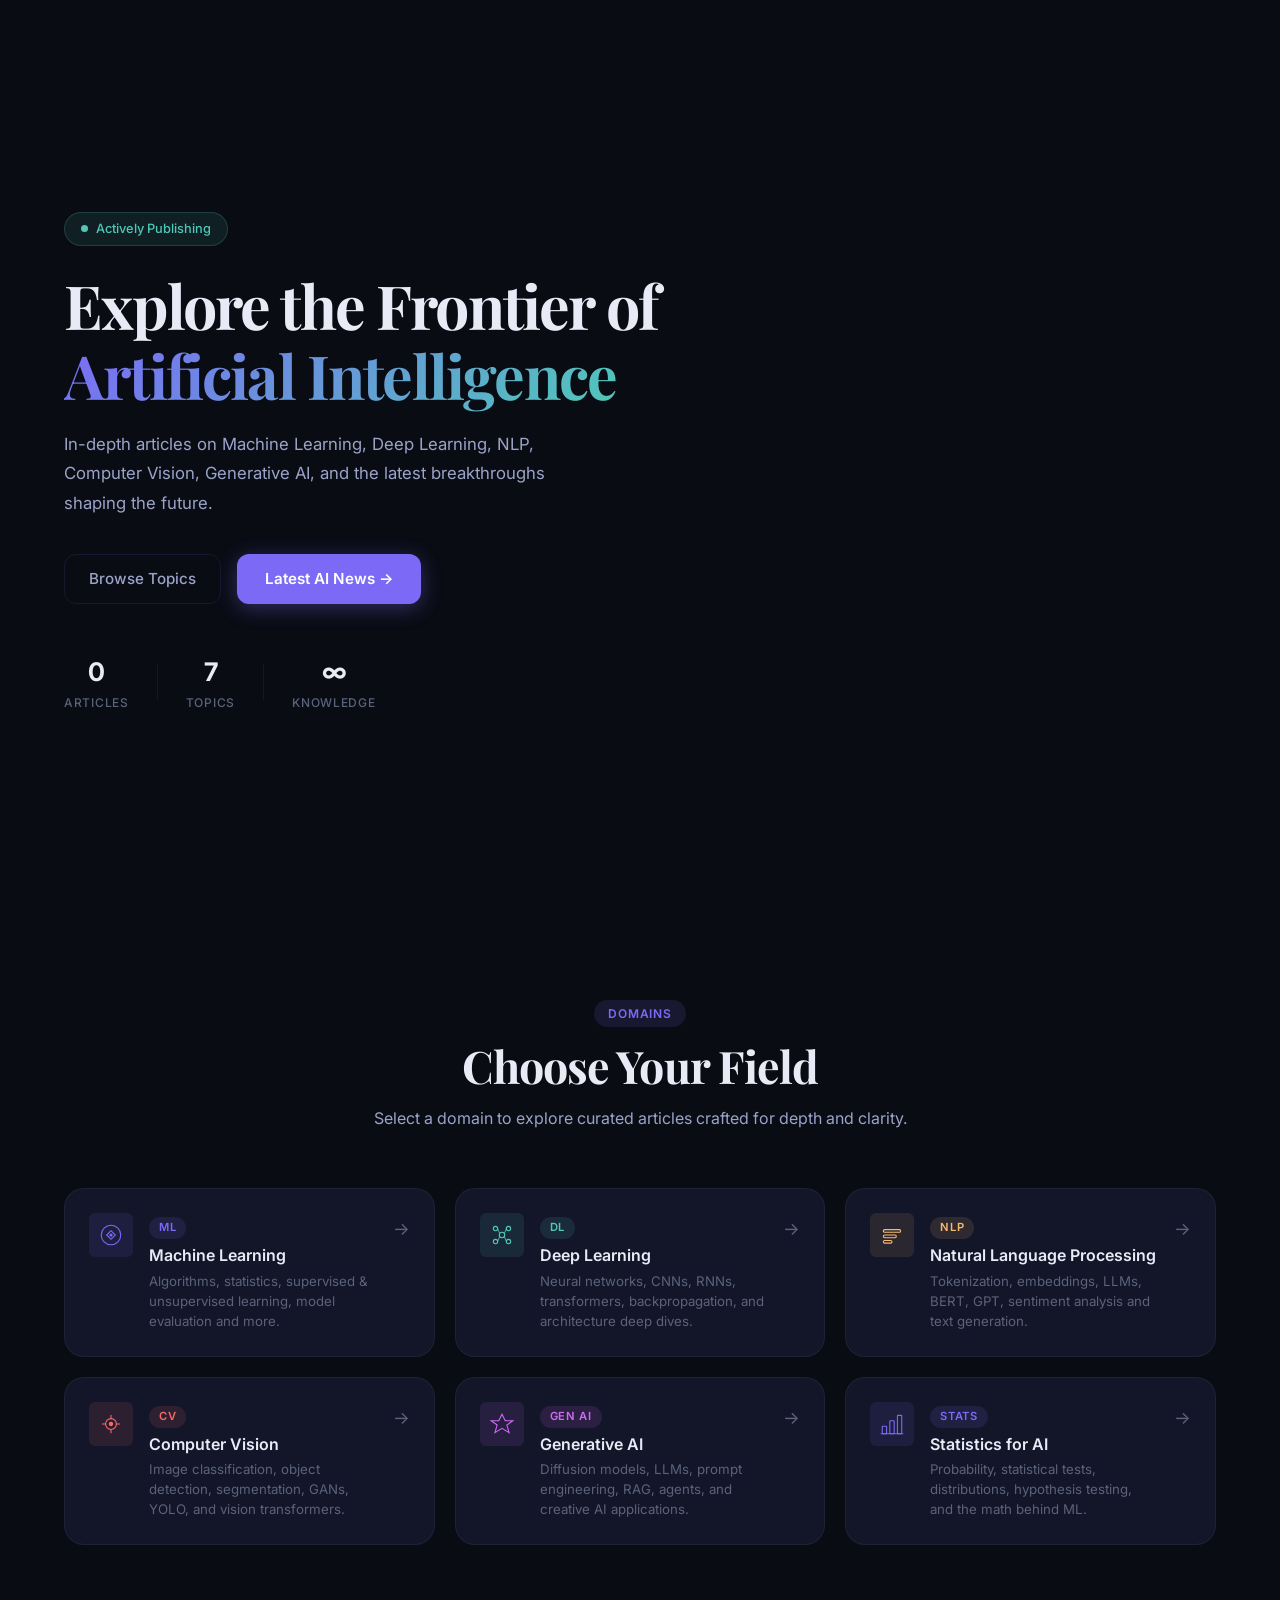
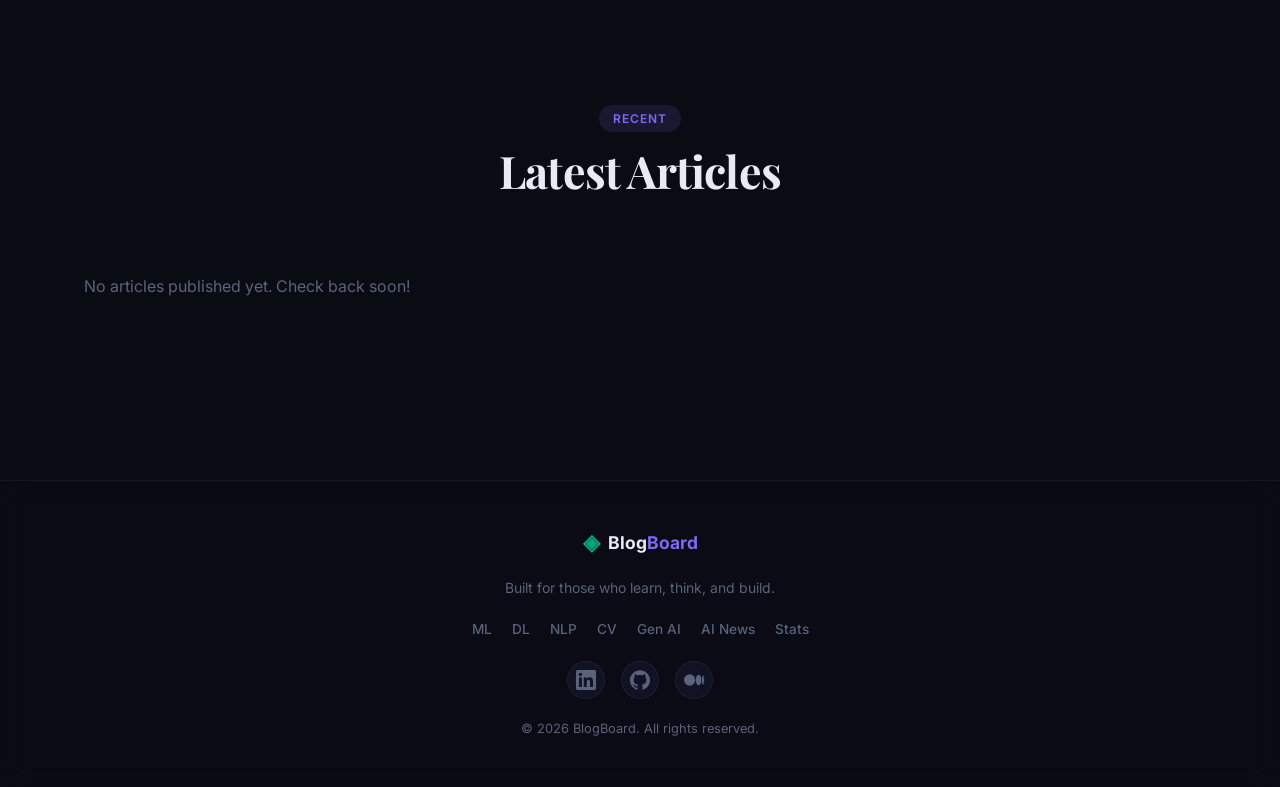
==== commit 3c7ea9ca: "changes in code" ====
--- a/blogboard/web/index.html
+++ b/blogboard/web/index.html
@@ -27,29 +27,6 @@
   </head>
 
 <body>
-  <!-- Navigation -->
-  <nav class="navbar" id="navbar">
-    <div class="nav-inner">
-      <a href="index.html" class="nav-logo">
-        <span class="logo-icon">◈</span>
-        <span class="logo-text">Blog<span class="logo-accent">Board</span></span>
-      </a>
-      <ul class="nav-links" id="navLinks">
-        <li><a href="index.html" class="nav-link active">Home</a></li>
-        <li><a href="category.html#cat=ml" class="nav-link">ML</a></li>
-        <li><a href="category.html#cat=dl" class="nav-link">DL</a></li>
-        <li><a href="category.html#cat=statistics" class="nav-link">Stats</a></li>
-        <li><a href="category.html#cat=nlp" class="nav-link">NLP</a></li>
-        <li><a href="category.html#cat=cv" class="nav-link">CV</a></li>
-        <li><a href="category.html#cat=genai" class="nav-link">Gen AI</a></li>
-        <li><a href="category.html#cat=ainews" class="nav-link">AI News</a></li>
-      </ul>
-      <button class="hamburger" id="hamburger" aria-label="Menu">
-        <span></span><span></span><span></span>
-      </button>
-    </div>
-  </nav>
-
   <!-- Hero Section -->
   <section class="hero">
     <div class="hero-content">
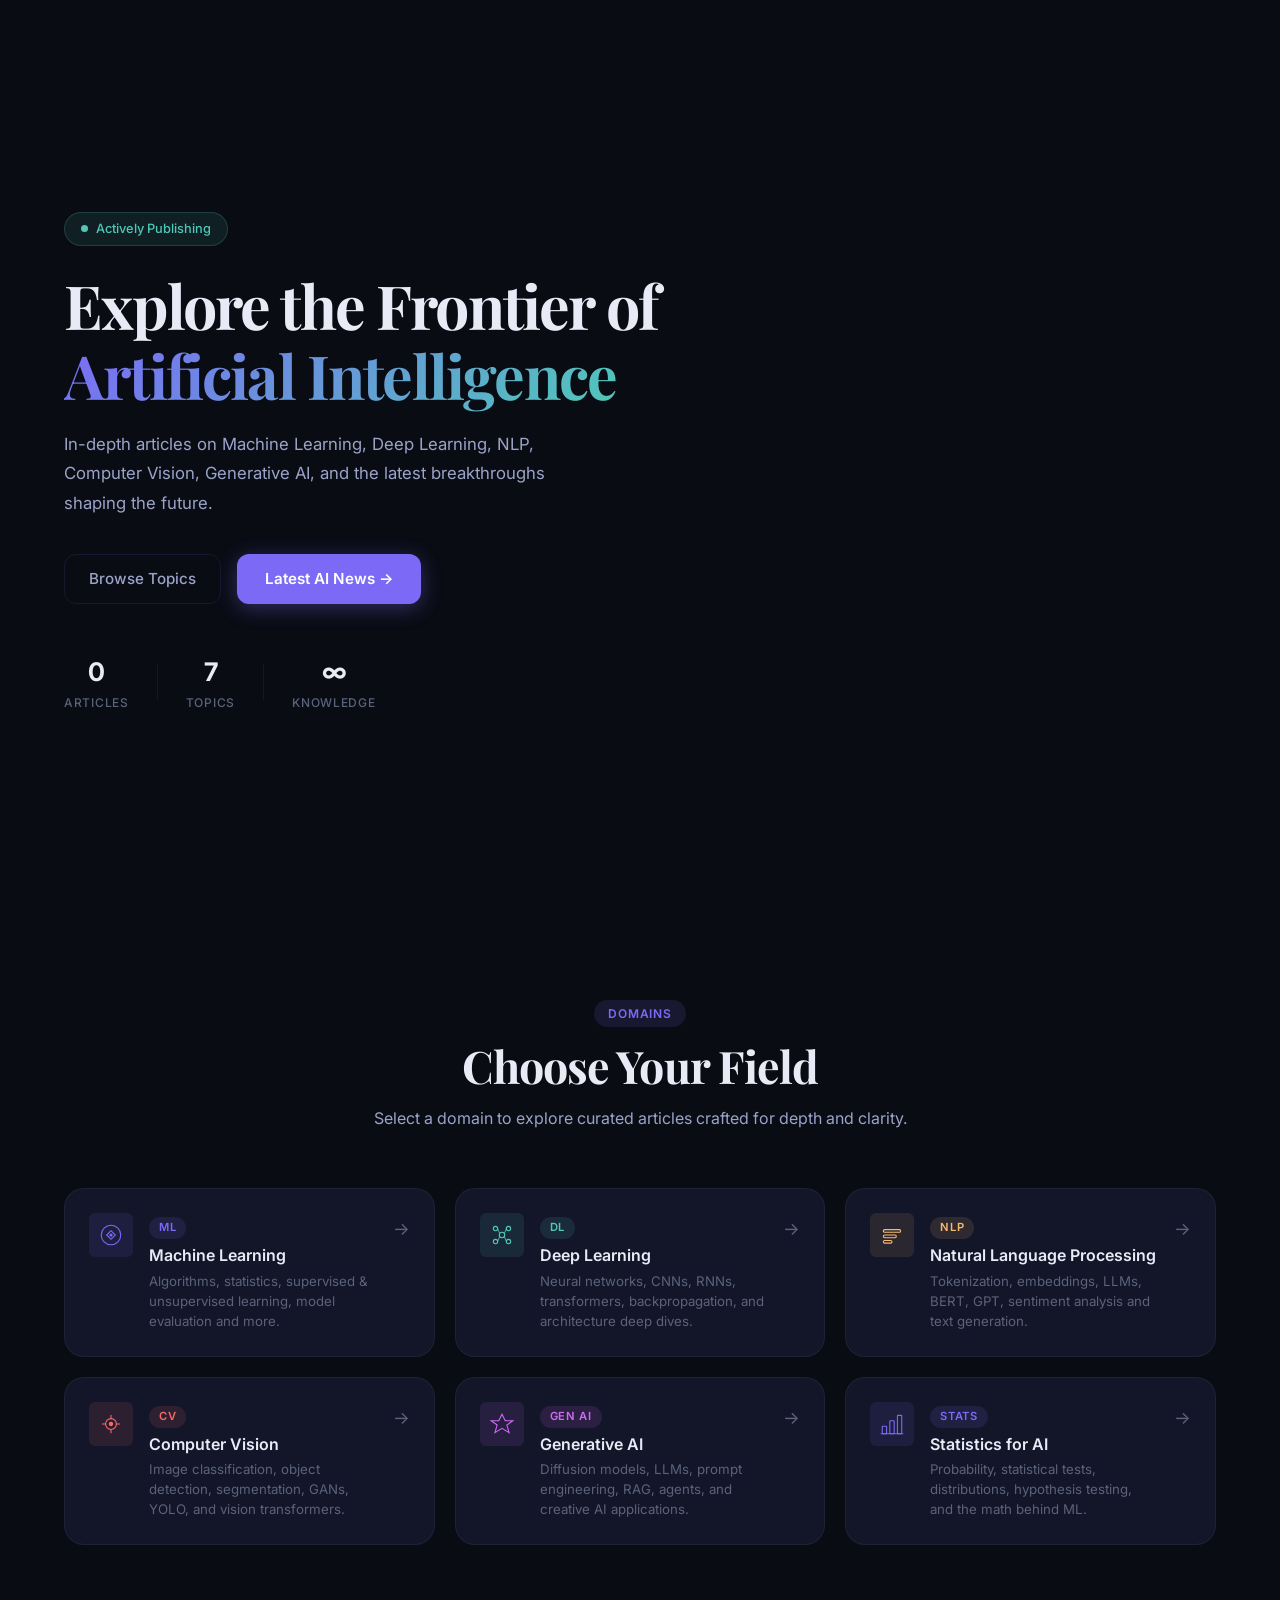
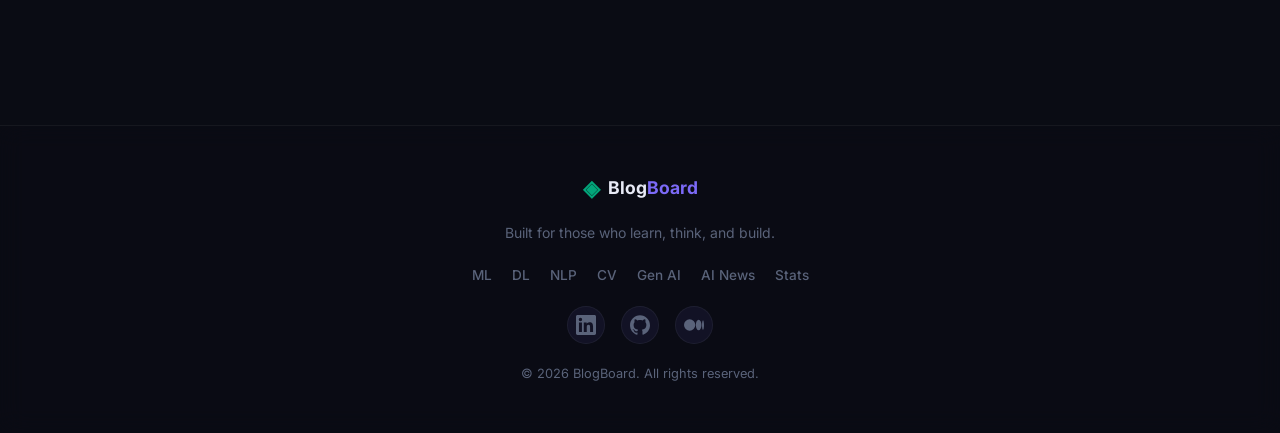
==== commit 4181fade: "changes in js" ====
--- a/blogboard/web/index.html
+++ b/blogboard/web/index.html
@@ -190,20 +190,7 @@
     </div>
   </section>
 
-  <!-- Recent Posts Section -->
-  <section class="recent-section">
-    <div class="section-header">
-      <span class="section-tag">Recent</span>
-      <h2 class="section-title">Latest Articles</h2>
-    </div>
-    <div class="recent-grid" id="recentPosts">
-      <div class="loading-spinner">
-        <div class="spinner"></div>
-        <p>Loading posts…</p>
-      </div>
-    </div>
-  </section>
-
+  
   <!-- Footer -->
   <footer class="footer">
     <div class="footer-inner">
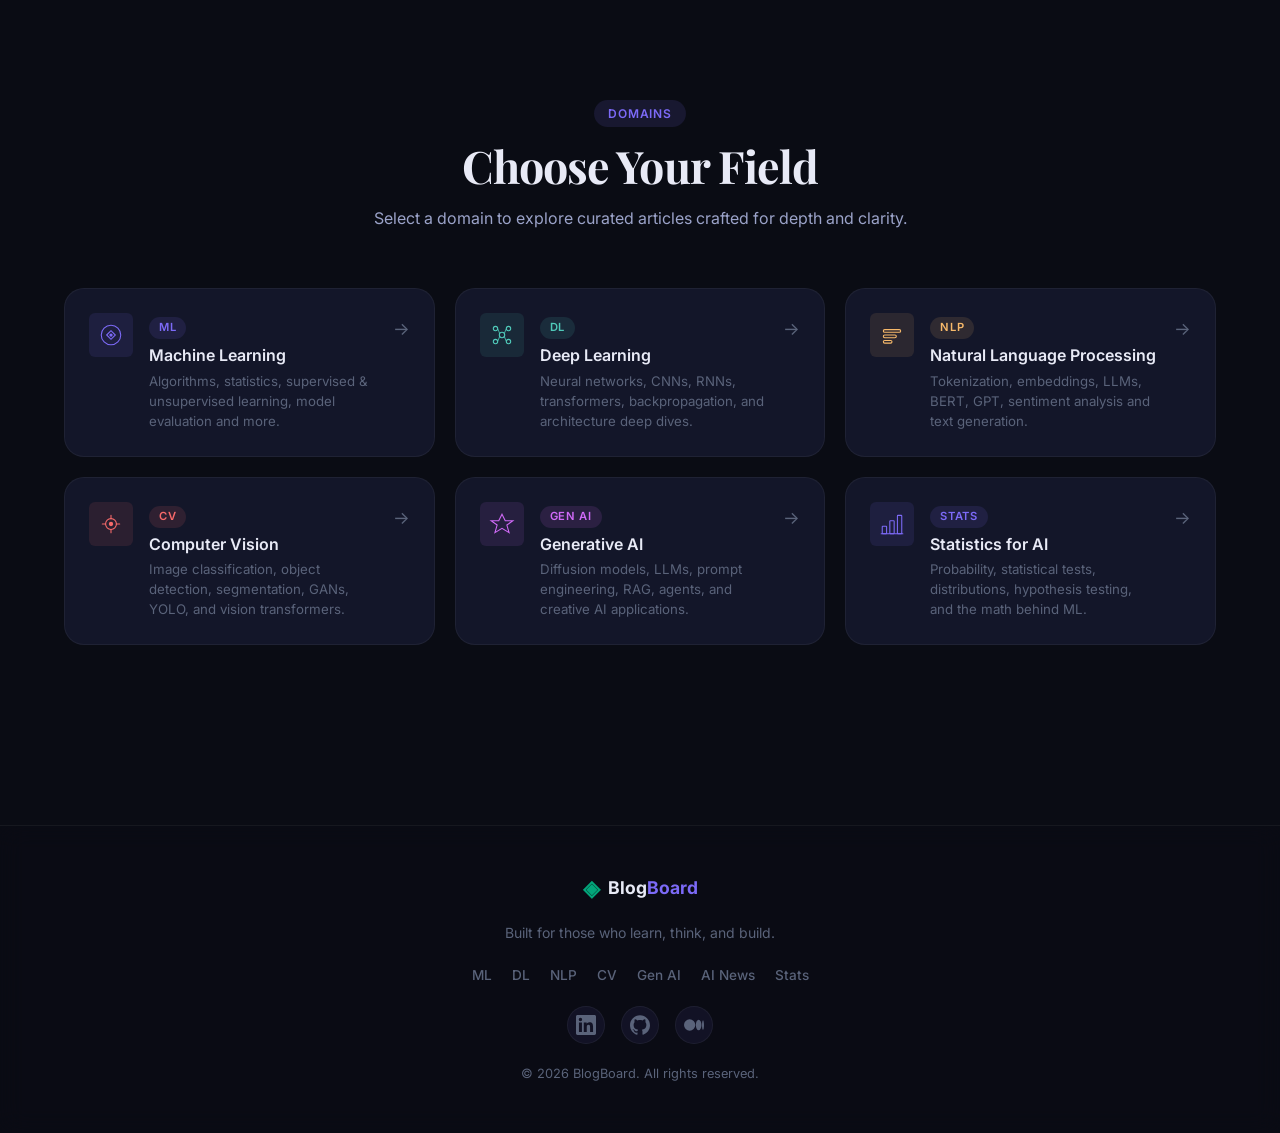
==== commit 4c747bb3: "improvement in code" ====
--- a/blogboard/web/index.html
+++ b/blogboard/web/index.html
@@ -27,47 +27,7 @@
   </head>
 
 <body>
-  <!-- Hero Section -->
-  <section class="hero">
-    <div class="hero-content">
-      <div class="hero-badge">
-        <span class="pulse-dot"></span>
-        <span>Actively Publishing</span>
-      </div>
-      <h1 class="hero-title">
-        Explore the Frontier of
-        <span class="gradient-text">Artificial Intelligence</span>
-      </h1>
-      <p class="hero-sub">
-        In-depth articles on Machine Learning, Deep Learning, NLP, Computer Vision,
-        Generative AI, and the latest breakthroughs shaping the future.
-      </p>
-      <div class="hero-cta">
-        <a href="#categories" class="btn-ghost">Browse Topics</a>
-        <a href="category.html#cat=ainews" class="btn-primary">Latest AI News →</a>
-      </div>
-      <div class="hero-stats">
-        <div class="stat" id="totalBlogs">
-          <span class="stat-num" data-target="0">0</span>
-          <span class="stat-label">Articles</span>
-        </div>
-        <div class="stat-divider"></div>
-        <div class="stat">
-          <span class="stat-num">7</span>
-          <span class="stat-label">Topics</span>
-        </div>
-        <div class="stat-divider"></div>
-        <div class="stat">
-          <span class="stat-num">∞</span>
-          <span class="stat-label">Knowledge</span>
-        </div>
-      </div>
-    </div>
-    <div class="hero-visual">
-      <div class="neural-net" id="neuralNet"></div>
-    </div>
-  </section>
-
+  
   <!-- Categories Section -->
   <section class="categories-section" id="categories">
     <div class="section-header">
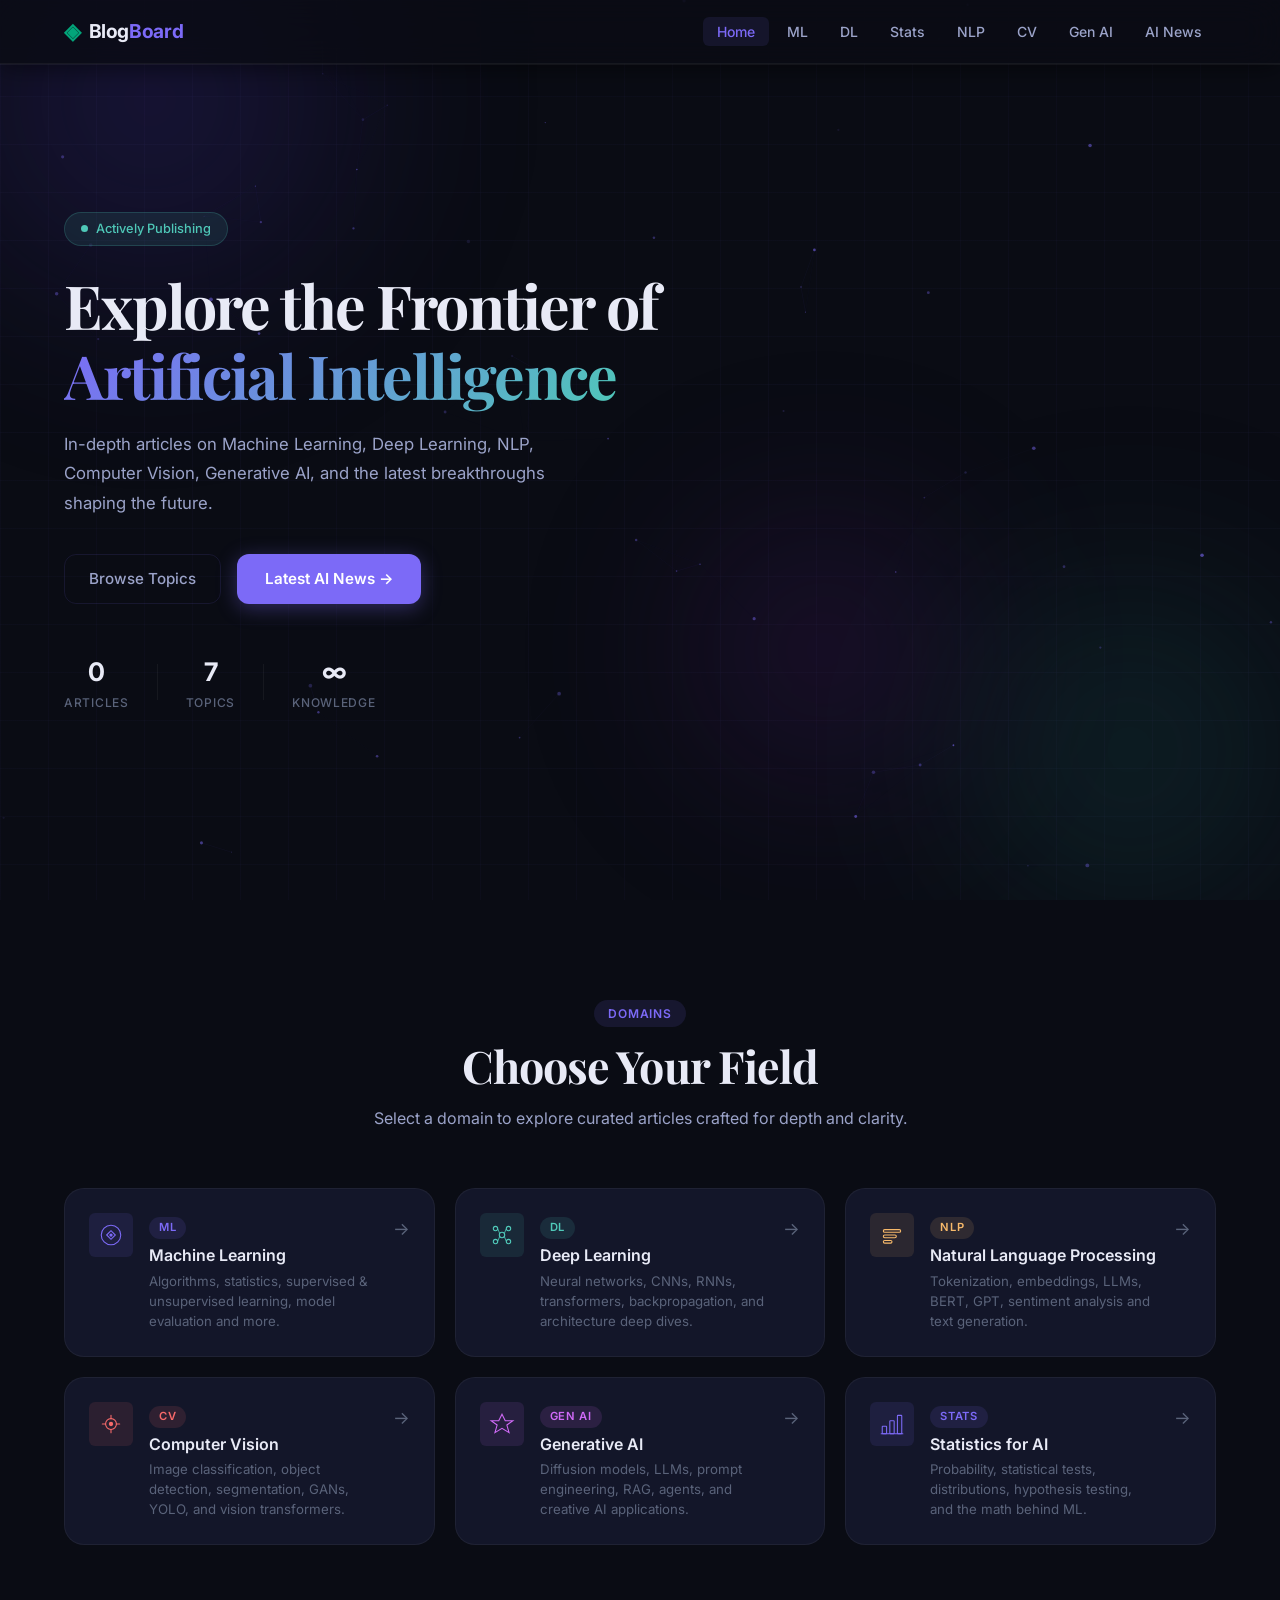
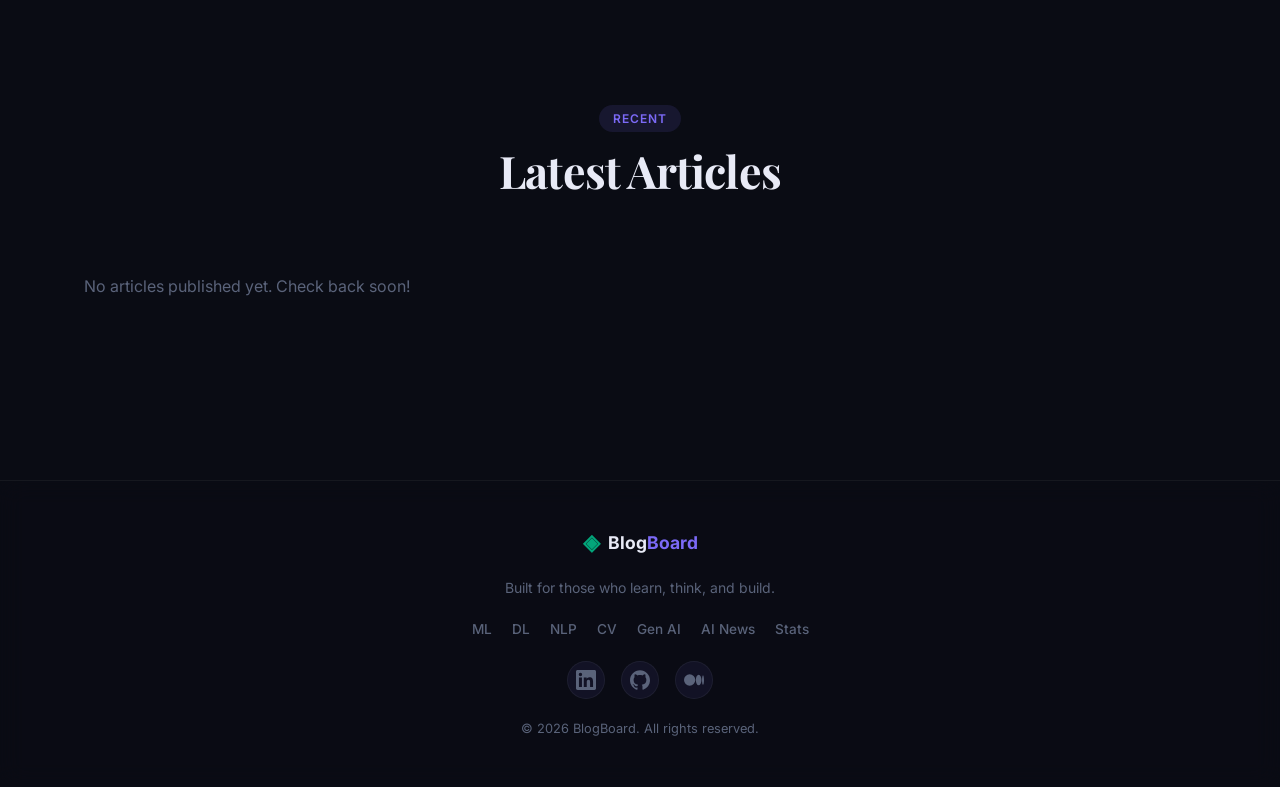
==== commit ec0882b9: "changes in index" ====
--- a/blogboard/web/index.html
+++ b/blogboard/web/index.html
@@ -27,7 +27,79 @@
   </head>
 
 <body>
-  
+  <!-- Ambient Background -->
+  <div class="ambient-bg">
+    <div class="orb orb-1"></div>
+    <div class="orb orb-2"></div>
+    <div class="orb orb-3"></div>
+    <div class="grid-overlay"></div>
+    <canvas id="particleCanvas"></canvas>
+  </div>
+
+  <!-- Navigation -->
+  <nav class="navbar" id="navbar">
+    <div class="nav-inner">
+      <a href="index.html" class="nav-logo">
+        <span class="logo-icon">◈</span>
+        <span class="logo-text">Blog<span class="logo-accent">Board</span></span>
+      </a>
+      <ul class="nav-links" id="navLinks">
+        <li><a href="index.html" class="nav-link active">Home</a></li>
+        <li><a href="category.html#cat=ml" class="nav-link">ML</a></li>
+        <li><a href="category.html#cat=dl" class="nav-link">DL</a></li>
+        <li><a href="category.html#cat=statistics" class="nav-link">Stats</a></li>
+        <li><a href="category.html#cat=nlp" class="nav-link">NLP</a></li>
+        <li><a href="category.html#cat=cv" class="nav-link">CV</a></li>
+        <li><a href="category.html#cat=genai" class="nav-link">Gen AI</a></li>
+        <li><a href="category.html#cat=ainews" class="nav-link">AI News</a></li>
+      </ul>
+      <button class="hamburger" id="hamburger" aria-label="Menu">
+        <span></span><span></span><span></span>
+      </button>
+    </div>
+  </nav>
+
+  <!-- Hero Section -->
+  <section class="hero">
+    <div class="hero-content">
+      <div class="hero-badge">
+        <span class="pulse-dot"></span>
+        <span>Actively Publishing</span>
+      </div>
+      <h1 class="hero-title">
+        Explore the Frontier of
+        <span class="gradient-text">Artificial Intelligence</span>
+      </h1>
+      <p class="hero-sub">
+        In-depth articles on Machine Learning, Deep Learning, NLP, Computer Vision,
+        Generative AI, and the latest breakthroughs shaping the future.
+      </p>
+      <div class="hero-cta">
+        <a href="#categories" class="btn-ghost">Browse Topics</a>
+        <a href="category.html#cat=ainews" class="btn-primary">Latest AI News →</a>
+      </div>
+      <div class="hero-stats">
+        <div class="stat" id="totalBlogs">
+          <span class="stat-num" data-target="0">0</span>
+          <span class="stat-label">Articles</span>
+        </div>
+        <div class="stat-divider"></div>
+        <div class="stat">
+          <span class="stat-num">7</span>
+          <span class="stat-label">Topics</span>
+        </div>
+        <div class="stat-divider"></div>
+        <div class="stat">
+          <span class="stat-num">∞</span>
+          <span class="stat-label">Knowledge</span>
+        </div>
+      </div>
+    </div>
+    <div class="hero-visual">
+      <div class="neural-net" id="neuralNet"></div>
+    </div>
+  </section>
+
   <!-- Categories Section -->
   <section class="categories-section" id="categories">
     <div class="section-header">
@@ -150,7 +222,20 @@
     </div>
   </section>
 
-  
+  <!-- Recent Posts Section -->
+  <section class="recent-section">
+    <div class="section-header">
+      <span class="section-tag">Recent</span>
+      <h2 class="section-title">Latest Articles</h2>
+    </div>
+    <div class="recent-grid" id="recentPosts">
+      <div class="loading-spinner">
+        <div class="spinner"></div>
+        <p>Loading posts…</p>
+      </div>
+    </div>
+  </section>
+
   <!-- Footer -->
   <footer class="footer">
     <div class="footer-inner">
